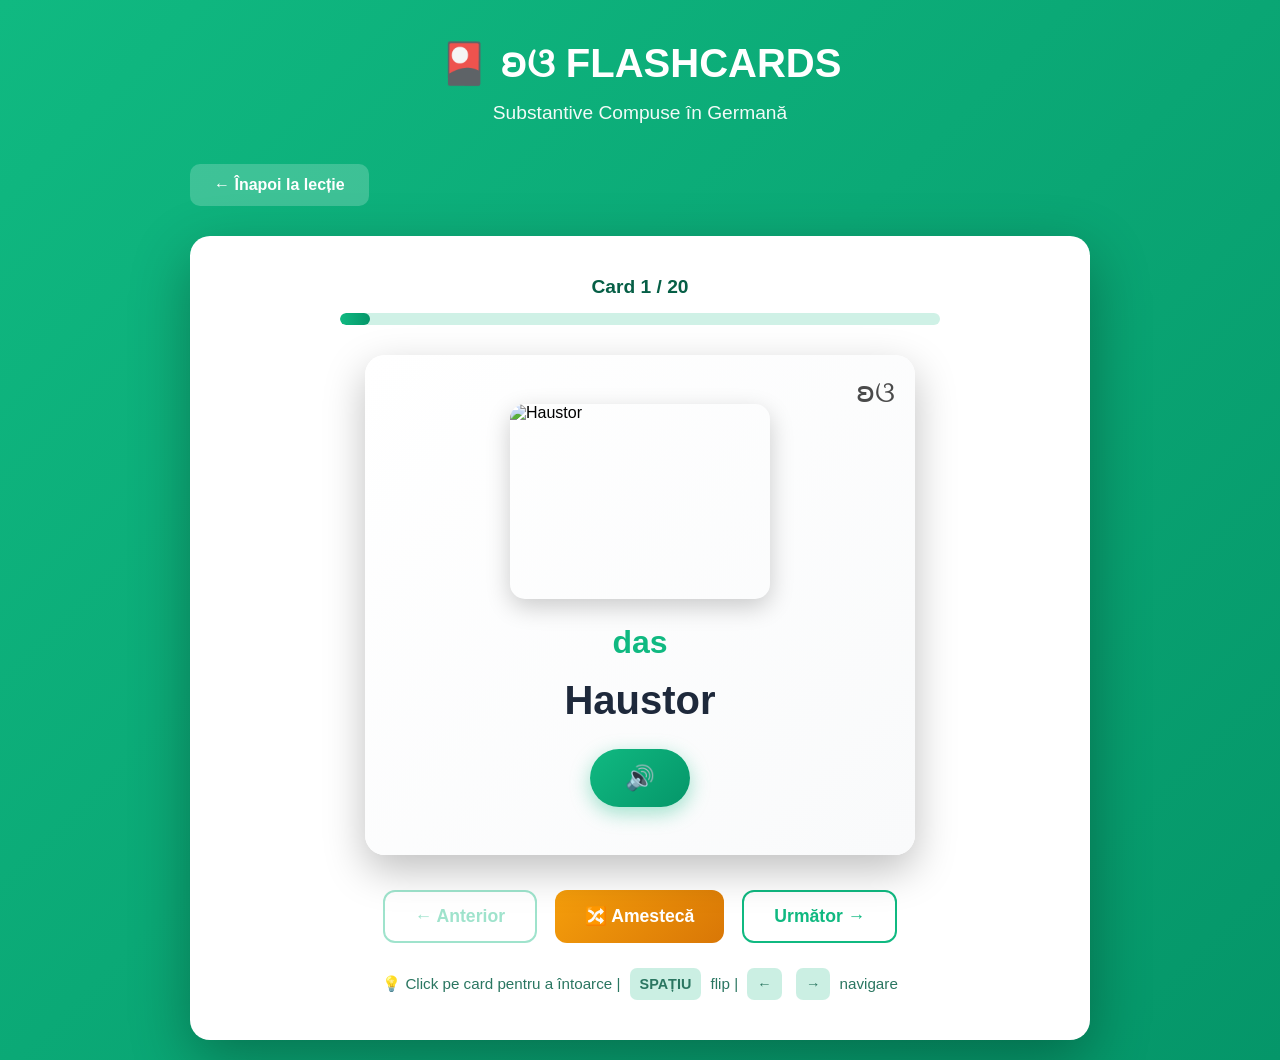
==== flashcards.html @ 741ecc7c "Add files via upload" ====
<!DOCTYPE html>
<html lang="ro">
<head>
    <meta charset="UTF-8">
    <meta name="viewport" content="width=device-width, initial-scale=1.0">
    <meta name="robots" content="noindex, nofollow">
    <title>Flashcards - Substantive Compuse | Claudia Toth</title>
    <style>
        * { margin: 0; padding: 0; box-sizing: border-box; }
        
        body {
            font-family: 'Segoe UI', Tahoma, Geneva, Verdana, sans-serif;
            background: linear-gradient(135deg, #10b981 0%, #059669 100%);
            min-height: 100vh;
            padding: 20px;
        }
        
        .container {
            max-width: 900px;
            margin: 0 auto;
        }
        
        .header {
            text-align: center;
            color: white;
            margin-bottom: 40px;
            padding-top: 20px;
        }
        
        .header h1 {
            font-size: 2.5rem;
            margin-bottom: 15px;
        }
        
        .header p {
            font-size: 1.2rem;
            opacity: 0.95;
        }
        
        .back-btn {
            display: inline-block;
            background: rgba(255,255,255,0.2);
            color: white;
            padding: 12px 24px;
            border-radius: 10px;
            text-decoration: none;
            font-weight: 600;
            margin-bottom: 30px;
            transition: all 0.3s;
        }
        
        .back-btn:hover {
            background: rgba(255,255,255,0.35);
            transform: translateY(-2px);
        }
        
        .flashcards-box {
            background: white;
            border-radius: 20px;
            padding: 40px;
            box-shadow: 0 20px 60px rgba(0,0,0,0.3);
        }
        
        /* Progress */
        .fc-progress {
            text-align: center;
            margin-bottom: 30px;
        }
        
        .fc-progress-text {
            color: #065f46;
            font-weight: bold;
            font-size: 1.2rem;
            margin-bottom: 15px;
        }
        
        .fc-progress-bar {
            background: rgba(16, 185, 129, 0.2);
            height: 12px;
            border-radius: 10px;
            overflow: hidden;
            max-width: 600px;
            margin: 0 auto;
        }
        
        .fc-progress-fill {
            background: linear-gradient(90deg, #10b981 0%, #059669 100%);
            height: 100%;
            width: 0%;
            transition: width 0.4s ease;
            border-radius: 10px;
        }
        
        /* Card wrapper */
        .fc-wrapper {
            perspective: 1200px;
            margin: 0 auto 35px;
            display: flex;
            justify-content: center;
        }
        
        .fc-card {
            position: relative;
            width: 100%;
            max-width: 550px;
            height: 500px;
            transform-style: preserve-3d;
            transition: transform 0.6s cubic-bezier(0.4, 0, 0.2, 1);
            cursor: pointer;
        }
        
        .fc-card.flipped {
            transform: rotateY(180deg);
        }
        
        .fc-face {
            position: absolute;
            width: 100%;
            height: 100%;
            backface-visibility: hidden;
            border-radius: 20px;
            box-shadow: 0 15px 40px rgba(0,0,0,0.25);
            display: flex;
            flex-direction: column;
            justify-content: center;
            align-items: center;
            padding: 40px;
        }
        
        .fc-front {
            background: linear-gradient(135deg, #ffffff 0%, #f9fafb 100%);
        }
        
        .fc-back {
            background: linear-gradient(135deg, #d1fae5 0%, #a7f3d0 100%);
            transform: rotateY(180deg);
        }
        
        .fc-butterfly {
            position: absolute;
            top: 20px;
            right: 20px;
            font-size: 1.8rem;
            opacity: 0.7;
        }
        
        .fc-image {
            width: 260px;
            height: 195px;
            object-fit: cover;
            border-radius: 15px;
            margin-bottom: 25px;
            box-shadow: 0 8px 24px rgba(0,0,0,0.2);
        }
        
        .fc-article {
            font-size: 2rem;
            font-weight: bold;
            margin-bottom: 15px;
        }
        
        .fc-article.der { color: #3b82f6; }
        .fc-article.die { color: #ef4444; }
        .fc-article.das { color: #10b981; }
        
        .fc-word {
            font-size: 2.5rem;
            font-weight: bold;
            margin-bottom: 25px;
            color: #1e293b;
            text-align: center;
            line-height: 1.2;
        }
        
        .fc-speak-btn {
            background: linear-gradient(135deg, #10b981 0%, #059669 100%);
            color: white;
            border: none;
            padding: 15px 35px;
            border-radius: 30px;
            font-size: 1.5rem;
            cursor: pointer;
            transition: all 0.3s;
            box-shadow: 0 6px 20px rgba(16, 185, 129, 0.4);
        }
        
        .fc-speak-btn:hover {
            transform: translateY(-3px);
            box-shadow: 0 9px 28px rgba(16, 185, 129, 0.5);
        }
        
        .fc-back-content {
            width: 100%;
            text-align: center;
        }
        
        .fc-breakdown-title {
            font-size: 1.7rem;
            margin-bottom: 20px;
            color: #065f46;
            font-weight: bold;
        }
        
        .fc-breakdown-parts {
            display: flex;
            justify-content: center;
            gap: 15px;
            flex-wrap: wrap;
            margin-bottom: 25px;
            align-items: center;
        }
        
        .fc-part {
            display: flex;
            align-items: center;
            gap: 10px;
        }
        
        .fc-part-word {
            font-size: 1.2rem;
            color: #374151;
            font-weight: 500;
        }
        
        .fc-part-article {
            font-size: 1rem;
            font-weight: bold;
        }
        
        .fc-part-article.der { color: #3b82f6; }
        .fc-part-article.die { color: #ef4444; }
        .fc-part-article.das { color: #10b981; }
        
        .fc-mini-speak {
            background: #10b981;
            color: white;
            border: none;
            padding: 7px 13px;
            border-radius: 15px;
            cursor: pointer;
            font-size: 0.95rem;
            transition: all 0.2s;
        }
        
        .fc-mini-speak:hover {
            background: #059669;
            transform: scale(1.15);
        }
        
        .fc-translation {
            font-size: 1.7rem;
            color: #1e293b;
            margin: 25px 0;
            font-weight: 600;
        }
        
        .fc-article-info {
            background: rgba(255,255,255,0.8);
            padding: 18px;
            border-radius: 15px;
            margin-top: 18px;
        }
        
        .fc-article-info p {
            font-size: 1.05rem;
            color: #374151;
            margin: 7px 0;
            line-height: 1.6;
        }
        
        /* Controls */
        .fc-controls {
            display: flex;
            justify-content: center;
            gap: 18px;
            flex-wrap: wrap;
            margin-bottom: 25px;
        }
        
        .fc-btn {
            padding: 14px 30px;
            border: none;
            border-radius: 12px;
            font-size: 1.1rem;
            font-weight: 600;
            cursor: pointer;
            transition: all 0.3s;
        }
        
        .fc-btn-nav {
            background: white;
            color: #10b981;
            min-width: 130px;
            border: 2px solid #10b981;
        }
        
        .fc-btn-nav:hover:not(:disabled) {
            background: #10b981;
            color: white;
            transform: translateY(-2px);
            box-shadow: 0 6px 20px rgba(16, 185, 129, 0.35);
        }
        
        .fc-btn-nav:disabled {
            opacity: 0.4;
            cursor: not-allowed;
        }
        
        .fc-btn-shuffle {
            background: linear-gradient(135deg, #f59e0b 0%, #d97706 100%);
            color: white;
        }
        
        .fc-btn-shuffle:hover {
            transform: translateY(-2px);
            box-shadow: 0 6px 20px rgba(245, 158, 11, 0.45);
        }
        
        .fc-hint {
            text-align: center;
            color: #065f46;
            font-size: 0.95rem;
            opacity: 0.85;
            line-height: 1.7;
        }
        
        .fc-shortcut {
            display: inline-block;
            background: rgba(16, 185, 129, 0.25);
            padding: 4px 10px;
            border-radius: 7px;
            font-size: 0.9rem;
            margin: 0 5px;
            font-weight: 600;
        }
        
        @media (max-width: 768px) {
            .header h1 { font-size: 2rem; }
            .fc-card { height: 550px; max-width: 100%; }
            .fc-word { font-size: 2rem; }
            .fc-article { font-size: 1.7rem; }
            .fc-breakdown-title { font-size: 1.4rem; }
            .fc-translation { font-size: 1.5rem; }
            .fc-image { width: 220px; height: 165px; }
            .fc-btn { padding: 12px 24px; font-size: 1rem; }
            .flashcards-box { padding: 25px; }
        }
    </style>
</head>
<body>
    <div class="container">
        <div class="header">
            <h1>🎴 ʚଓ FLASHCARDS</h1>
            <p>Substantive Compuse în Germană</p>
        </div>
        
        <a href="index.html" class="back-btn">← Înapoi la lecție</a>
        
        <div class="flashcards-box">
            
            <div class="fc-progress">
                <div class="fc-progress-text" id="fc-progress-text">Card 1 / 20</div>
                <div class="fc-progress-bar">
                    <div class="fc-progress-fill" id="fc-progress-fill"></div>
                </div>
            </div>
            
            <div class="fc-wrapper">
                <div class="fc-card" id="fc-card" onclick="fcFlip()">
                    <div class="fc-face fc-front">
                        <div class="fc-butterfly">ʚଓ</div>
                        <img id="fc-img" class="fc-image" src="" alt="">
                        <div class="fc-article" id="fc-article"></div>
                        <div class="fc-word" id="fc-word"></div>
                        <button class="fc-speak-btn" onclick="event.stopPropagation(); fcSpeak()">🔊</button>
                    </div>
                    <div class="fc-face fc-back">
                        <div class="fc-butterfly">ʚଓ</div>
                        <div class="fc-back-content">
                            <div class="fc-breakdown-title" id="fc-title"></div>
                            <div class="fc-breakdown-parts" id="fc-parts"></div>
                            <div class="fc-translation" id="fc-trans"></div>
                            <div class="fc-article-info">
                                <p><strong>Articol compus:</strong> <span id="fc-final"></span></p>
                                <p style="font-size: 0.95rem; margin-top: 8px;">
                                    💡 Articolul este determinat de <strong>ultima parte</strong> a cuvântului compus
                                </p>
                            </div>
                        </div>
                    </div>
                </div>
            </div>
            
            <div class="fc-controls">
                <button class="fc-btn fc-btn-nav" id="fc-prev" onclick="fcPrev()">← Anterior</button>
                <button class="fc-btn fc-btn-shuffle" onclick="fcShuffle()">🔀 Amestecă</button>
                <button class="fc-btn fc-btn-nav" id="fc-next" onclick="fcNext()">Următor →</button>
            </div>
            
            <div class="fc-hint">
                💡 Click pe card pentru a întoarce | 
                <span class="fc-shortcut">SPAȚIU</span> flip | 
                <span class="fc-shortcut">←</span> <span class="fc-shortcut">→</span> navigare
            </div>
            
        </div>
    </div>
    
    <script>
const fcData = [
    { article: "das", word: "Haustor", part1: { article: "das", word: "Haus" }, part2: { article: "das", word: "Tor" }, translation: "poarta casei", gender: "neutru", image: "https://images.unsplash.com/photo-1565538810643-b5bdb714032a?w=400&h=300&fit=crop" },
    { article: "die", word: "Fensterbank", part1: { article: "das", word: "Fenster" }, part2: { article: "die", word: "Bank" }, translation: "pervazul de fereastră", gender: "feminin", image: "https://images.unsplash.com/photo-1603794067602-9feaa4f70e0c?w=400&h=300&fit=crop" },
    { article: "das", word: "Türschloss", part1: { article: "die", word: "Tür" }, part2: { article: "das", word: "Schloss" }, translation: "yala ușii", gender: "neutru", image: "https://images.unsplash.com/photo-1582139329536-e7284fece509?w=400&h=300&fit=crop" },
    { article: "der", word: "Schreibtisch", part1: { word: "Schreiben" }, part2: { article: "der", word: "Tisch" }, translation: "biroul", gender: "masculin", image: "https://images.unsplash.com/photo-1518455027359-f3f8164ba6bd?w=400&h=300&fit=crop" },
    { article: "der", word: "Bücherschrank", part1: { article: "das", word: "Buch", plural: "Bücher" }, part2: { article: "der", word: "Schrank" }, translation: "biblioteca", gender: "masculin", image: "https://images.unsplash.com/photo-1507842217343-583bb7270b66?w=400&h=300&fit=crop" },
    { article: "der", word: "Kleiderschrank", part1: { article: "das", word: "Kleid", plural: "Kleider" }, part2: { article: "der", word: "Schrank" }, translation: "șifonierul", gender: "masculin", image: "https://images.unsplash.com/photo-1595428774223-ef52624120d2?w=400&h=300&fit=crop" },
    { article: "der", word: "Nachttisch", part1: { article: "die", word: "Nacht" }, part2: { article: "der", word: "Tisch" }, translation: "noptiera", gender: "masculin", image: "https://images.unsplash.com/photo-1540574163026-643ea20ade25?w=400&h=300&fit=crop" },
    { article: "das", word: "Esszimmer", part1: { word: "Essen" }, part2: { article: "das", word: "Zimmer" }, translation: "sufrageria", gender: "neutru", image: "https://images.unsplash.com/photo-1617806118233-18e1de247200?w=400&h=300&fit=crop" },
    { article: "das", word: "Wohnzimmer", part1: { word: "Wohnen" }, part2: { article: "das", word: "Zimmer" }, translation: "livingul", gender: "neutru", image: "https://images.unsplash.com/photo-1493809842364-78817add7ffb?w=400&h=300&fit=crop" },
    { article: "das", word: "Badezimmer", part1: { word: "Baden" }, part2: { article: "das", word: "Zimmer" }, translation: "baia", gender: "neutru", image: "https://images.unsplash.com/photo-1552321554-5fefe8c9ef14?w=400&h=300&fit=crop" },
    { article: "der", word: "Sonnenaufgang", part1: { article: "die", word: "Sonne" }, part2: { article: "der", word: "Aufgang" }, translation: "răsăritul", gender: "masculin", image: "https://images.unsplash.com/photo-1495567720989-cebdbdd97913?w=400&h=300&fit=crop" },
    { article: "der", word: "Sonnenuntergang", part1: { article: "die", word: "Sonne" }, part2: { article: "der", word: "Untergang" }, translation: "apusul", gender: "masculin", image: "https://images.unsplash.com/photo-1506905925346-21bda4d32df4?w=400&h=300&fit=crop" },
    { article: "der", word: "Regenschirm", part1: { article: "der", word: "Regen" }, part2: { article: "der", word: "Schirm" }, translation: "umbrela", gender: "masculin", image: "https://images.unsplash.com/photo-1558618666-fcd25c85cd64?w=400&h=300&fit=crop" },
    { article: "der", word: "Schneefall", part1: { article: "der", word: "Schnee" }, part2: { article: "der", word: "Fall" }, translation: "ninsoarea", gender: "masculin", image: "https://images.unsplash.com/photo-1478719059408-592965723cbc?w=400&h=300&fit=crop" },
    { article: "die", word: "Wasserflasche", part1: { article: "das", word: "Wasser" }, part2: { article: "die", word: "Flasche" }, translation: "sticla de apă", gender: "feminin", image: "https://images.unsplash.com/photo-1523362628745-0c100150b504?w=400&h=300&fit=crop" },
    { article: "das", word: "Baumhaus", part1: { article: "der", word: "Baum" }, part2: { article: "das", word: "Haus" }, translation: "căsuța din copac", gender: "neutru", image: "https://images.unsplash.com/photo-1618172193622-ae2d025f4032?w=400&h=300&fit=crop" },
    { article: "der", word: "Blumentopf", part1: { article: "die", word: "Blume" }, part2: { article: "der", word: "Topf" }, translation: "ghiveciul", gender: "masculin", image: "https://images.unsplash.com/photo-1485955900006-10f4d324d411?w=400&h=300&fit=crop" },
    { article: "das", word: "Gartentor", part1: { article: "der", word: "Garten" }, part2: { article: "das", word: "Tor" }, translation: "poarta grădinii", gender: "neutru", image: "https://images.unsplash.com/photo-1585320806297-9794b3e4eeae?w=400&h=300&fit=crop" },
    { article: "die", word: "Handtasche", part1: { article: "die", word: "Hand" }, part2: { article: "die", word: "Tasche" }, translation: "poșeta", gender: "feminin", image: "https://images.unsplash.com/photo-1548036328-c9fa89d128fa?w=400&h=300&fit=crop" },
    { article: "der", word: "Blumenlehrer", part1: { article: "die", word: "Blume" }, part2: { article: "der", word: "Lehrer" }, translation: "profesorul de floricultură", gender: "masculin", image: "https://images.unsplash.com/photo-1544776193-352d25ca82cd?w=400&h=300&fit=crop" }
];

let fcIdx = 0, fcFlipped = false, fcOrder = [...Array(fcData.length).keys()];

function fcUpdate() {
    const c = fcData[fcOrder[fcIdx]];
    const card = document.getElementById('fc-card');
    if (fcFlipped) { card.classList.remove('flipped'); fcFlipped = false; }
    
    document.getElementById('fc-img').src = c.image;
    document.getElementById('fc-img').alt = c.word;
    document.getElementById('fc-article').textContent = c.article;
    document.getElementById('fc-article').className = 'fc-article ' + c.article;
    document.getElementById('fc-word').textContent = c.word;
    document.getElementById('fc-title').textContent = c.article + ' ' + c.word;
    
    const parts = document.getElementById('fc-parts');
    parts.innerHTML = '';
    
    const p1 = document.createElement('div');
    p1.className = 'fc-part';
    if (c.part1.article) {
        const a1 = document.createElement('span');
        a1.className = 'fc-part-article ' + c.part1.article;
        a1.textContent = c.part1.article;
        p1.appendChild(a1);
    }
    const w1 = document.createElement('span');
    w1.className = 'fc-part-word';
    w1.textContent = c.part1.plural || c.part1.word;
    p1.appendChild(w1);
    const s1 = document.createElement('button');
    s1.className = 'fc-mini-speak';
    s1.textContent = '🔊';
    s1.onclick = (e) => { e.stopPropagation(); fcSpeakPart(c.part1.word); };
    p1.appendChild(s1);
    
    const plus = document.createElement('span');
    plus.style.fontSize = '1.4rem';
    plus.style.color = '#6b7280';
    plus.textContent = '+';
    
    const p2 = document.createElement('div');
    p2.className = 'fc-part';
    if (c.part2.article) {
        const a2 = document.createElement('span');
        a2.className = 'fc-part-article ' + c.part2.article;
        a2.textContent = c.part2.article;
        p2.appendChild(a2);
    }
    const w2 = document.createElement('span');
    w2.className = 'fc-part-word';
    w2.textContent = c.part2.word;
    p2.appendChild(w2);
    const s2 = document.createElement('button');
    s2.className = 'fc-mini-speak';
    s2.textContent = '🔊';
    s2.onclick = (e) => { e.stopPropagation(); fcSpeakPart(c.part2.word); };
    p2.appendChild(s2);
    
    parts.appendChild(p1);
    parts.appendChild(plus);
    parts.appendChild(p2);
    
    document.getElementById('fc-trans').textContent = '= ' + c.translation;
    document.getElementById('fc-final').innerHTML = '<span class="' + c.article + '" style="font-weight: bold;">' + c.article + ' (' + c.gender + ')</span>';
    
    document.getElementById('fc-progress-text').textContent = 'Card ' + (fcIdx + 1) + ' / ' + fcData.length;
    document.getElementById('fc-progress-fill').style.width = ((fcIdx + 1) / fcData.length * 100) + '%';
    
    document.getElementById('fc-prev').disabled = fcIdx === 0;
    document.getElementById('fc-next').disabled = fcIdx === fcData.length - 1;
}

function fcFlip() { document.getElementById('fc-card').classList.toggle('flipped'); fcFlipped = !fcFlipped; }
function fcNext() { if (fcIdx < fcData.length - 1) { fcIdx++; fcUpdate(); } }
function fcPrev() { if (fcIdx > 0) { fcIdx--; fcUpdate(); } }
function fcShuffle() { for (let i = fcOrder.length - 1; i > 0; i--) { const j = Math.floor(Math.random() * (i + 1)); [fcOrder[i], fcOrder[j]] = [fcOrder[j], fcOrder[i]]; } fcIdx = 0; fcUpdate(); }
function fcSpeak() { const c = fcData[fcOrder[fcIdx]]; fcSpeakPart(c.article + ' ' + c.word); }
function fcSpeakPart(text) { if ('speechSynthesis' in window) { speechSynthesis.cancel(); const u = new SpeechSynthesisUtterance(text); u.lang = 'de-DE'; u.rate = 0.85; const voices = speechSynthesis.getVoices(); const gv = voices.find(v => v.lang.startsWith('de')); if (gv) u.voice = gv; speechSynthesis.speak(u); } }

document.addEventListener('keydown', (e) => {
    if (e.code === 'Space') { e.preventDefault(); fcFlip(); }
    else if (e.code === 'ArrowLeft') { e.preventDefault(); fcPrev(); }
    else if (e.code === 'ArrowRight') { e.preventDefault(); fcNext(); }
});

if ('speechSynthesis' in window) speechSynthesis.onvoiceschanged = () => speechSynthesis.getVoices();

fcUpdate();
    </script>
</body>
</html>
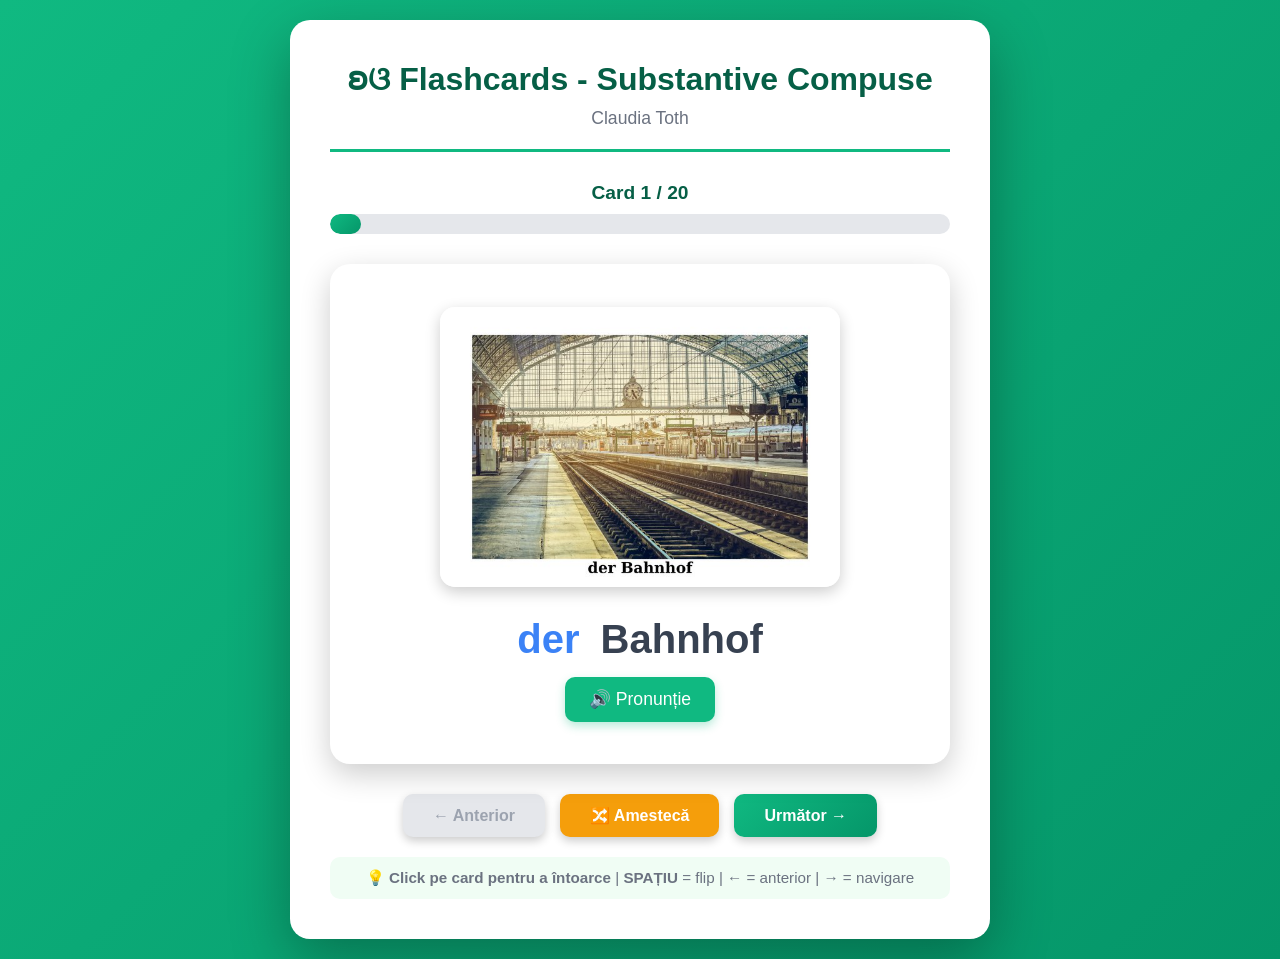
==== commit fdda1440: "flashcards.html" ====
--- a/flashcards.html
+++ b/flashcards.html
@@ -2,522 +2,753 @@
 <html lang="ro">
 <head>
     <meta charset="UTF-8">
+    <meta name="robots" content="noindex, nofollow">
     <meta name="viewport" content="width=device-width, initial-scale=1.0">
-    <meta name="robots" content="noindex, nofollow">
-    <title>Flashcards - Substantive Compuse | Claudia Toth</title>
+    <title>Flashcards - Substantive Compuse - Germană</title>
     <style>
-        * { margin: 0; padding: 0; box-sizing: border-box; }
-        
+        * {
+            margin: 0;
+            padding: 0;
+            box-sizing: border-box;
+        }
+
         body {
             font-family: 'Segoe UI', Tahoma, Geneva, Verdana, sans-serif;
             background: linear-gradient(135deg, #10b981 0%, #059669 100%);
             min-height: 100vh;
             padding: 20px;
-        }
-        
+            display: flex;
+            justify-content: center;
+            align-items: center;
+        }
+
         .container {
-            max-width: 900px;
-            margin: 0 auto;
-        }
-        
+            width: 100%;
+            max-width: 700px;
+            background: white;
+            border-radius: 20px;
+            box-shadow: 0 20px 60px rgba(0,0,0,0.3);
+            padding: 40px;
+        }
+
         .header {
             text-align: center;
-            color: white;
-            margin-bottom: 40px;
-            padding-top: 20px;
-        }
-        
+            margin-bottom: 30px;
+            padding-bottom: 20px;
+            border-bottom: 3px solid #10b981;
+        }
+
         .header h1 {
-            font-size: 2.5rem;
-            margin-bottom: 15px;
-        }
-        
+            color: #065f46;
+            font-size: 2rem;
+            margin-bottom: 10px;
+        }
+
         .header p {
-            font-size: 1.2rem;
-            opacity: 0.95;
-        }
-        
-        .back-btn {
-            display: inline-block;
-            background: rgba(255,255,255,0.2);
-            color: white;
-            padding: 12px 24px;
-            border-radius: 10px;
-            text-decoration: none;
-            font-weight: 600;
+            color: #6b7280;
+            font-size: 1.1rem;
+        }
+
+        /* Progress Bar */
+        .progress-container {
             margin-bottom: 30px;
-            transition: all 0.3s;
-        }
-        
-        .back-btn:hover {
-            background: rgba(255,255,255,0.35);
-            transform: translateY(-2px);
-        }
-        
-        .flashcards-box {
-            background: white;
-            border-radius: 20px;
-            padding: 40px;
-            box-shadow: 0 20px 60px rgba(0,0,0,0.3);
-        }
-        
-        /* Progress */
-        .fc-progress {
+        }
+
+        .progress-text {
             text-align: center;
-            margin-bottom: 30px;
-        }
-        
-        .fc-progress-text {
             color: #065f46;
             font-weight: bold;
             font-size: 1.2rem;
-            margin-bottom: 15px;
-        }
-        
-        .fc-progress-bar {
-            background: rgba(16, 185, 129, 0.2);
-            height: 12px;
+            margin-bottom: 10px;
+        }
+
+        .progress-bar {
+            width: 100%;
+            height: 20px;
+            background: #e5e7eb;
             border-radius: 10px;
             overflow: hidden;
-            max-width: 600px;
-            margin: 0 auto;
-        }
-        
-        .fc-progress-fill {
-            background: linear-gradient(90deg, #10b981 0%, #059669 100%);
+        }
+
+        .progress-fill {
             height: 100%;
-            width: 0%;
-            transition: width 0.4s ease;
+            background: linear-gradient(135deg, #10b981 0%, #059669 100%);
+            transition: width 0.3s ease;
             border-radius: 10px;
         }
-        
-        /* Card wrapper */
-        .fc-wrapper {
-            perspective: 1200px;
-            margin: 0 auto 35px;
-            display: flex;
-            justify-content: center;
-        }
-        
-        .fc-card {
+
+        /* Flashcard */
+        .flashcard-container {
+            perspective: 1000px;
+            margin-bottom: 30px;
+        }
+
+        .flashcard {
             position: relative;
             width: 100%;
-            max-width: 550px;
             height: 500px;
+            cursor: pointer;
             transform-style: preserve-3d;
-            transition: transform 0.6s cubic-bezier(0.4, 0, 0.2, 1);
-            cursor: pointer;
-        }
-        
-        .fc-card.flipped {
+            transition: transform 0.6s;
+        }
+
+        .flashcard.flipped {
             transform: rotateY(180deg);
         }
-        
-        .fc-face {
+
+        .card-face {
             position: absolute;
             width: 100%;
             height: 100%;
             backface-visibility: hidden;
             border-radius: 20px;
-            box-shadow: 0 15px 40px rgba(0,0,0,0.25);
+            box-shadow: 0 10px 30px rgba(0,0,0,0.2);
             display: flex;
             flex-direction: column;
             justify-content: center;
             align-items: center;
-            padding: 40px;
-        }
-        
-        .fc-front {
-            background: linear-gradient(135deg, #ffffff 0%, #f9fafb 100%);
-        }
-        
-        .fc-back {
+            padding: 30px;
+        }
+
+        .card-front {
+            background: white;
+        }
+
+        .card-back {
             background: linear-gradient(135deg, #d1fae5 0%, #a7f3d0 100%);
             transform: rotateY(180deg);
         }
-        
-        .fc-butterfly {
-            position: absolute;
-            top: 20px;
-            right: 20px;
-            font-size: 1.8rem;
-            opacity: 0.7;
-        }
-        
-        .fc-image {
-            width: 260px;
-            height: 195px;
+
+        /* Card Content */
+        .card-image {
+            width: 100%;
+            max-width: 400px;
+            height: 280px;
             object-fit: cover;
             border-radius: 15px;
-            margin-bottom: 25px;
-            box-shadow: 0 8px 24px rgba(0,0,0,0.2);
-        }
-        
-        .fc-article {
-            font-size: 2rem;
-            font-weight: bold;
-            margin-bottom: 15px;
-        }
-        
-        .fc-article.der { color: #3b82f6; }
-        .fc-article.die { color: #ef4444; }
-        .fc-article.das { color: #10b981; }
-        
-        .fc-word {
+            margin-bottom: 20px;
+            box-shadow: 0 5px 15px rgba(0,0,0,0.2);
+        }
+
+        .card-word {
             font-size: 2.5rem;
             font-weight: bold;
-            margin-bottom: 25px;
-            color: #1e293b;
+            color: #374151;
             text-align: center;
-            line-height: 1.2;
-        }
-        
-        .fc-speak-btn {
-            background: linear-gradient(135deg, #10b981 0%, #059669 100%);
-            color: white;
-            border: none;
-            padding: 15px 35px;
-            border-radius: 30px;
-            font-size: 1.5rem;
-            cursor: pointer;
-            transition: all 0.3s;
-            box-shadow: 0 6px 20px rgba(16, 185, 129, 0.4);
-        }
-        
-        .fc-speak-btn:hover {
-            transform: translateY(-3px);
-            box-shadow: 0 9px 28px rgba(16, 185, 129, 0.5);
-        }
-        
-        .fc-back-content {
-            width: 100%;
-            text-align: center;
-        }
-        
-        .fc-breakdown-title {
-            font-size: 1.7rem;
-            margin-bottom: 20px;
-            color: #065f46;
+            margin-top: 10px;
+        }
+
+        .article {
             font-weight: bold;
-        }
-        
-        .fc-breakdown-parts {
-            display: flex;
-            justify-content: center;
-            gap: 15px;
-            flex-wrap: wrap;
-            margin-bottom: 25px;
-            align-items: center;
-        }
-        
-        .fc-part {
-            display: flex;
-            align-items: center;
-            gap: 10px;
-        }
-        
-        .fc-part-word {
-            font-size: 1.2rem;
-            color: #374151;
-            font-weight: 500;
-        }
-        
-        .fc-part-article {
-            font-size: 1rem;
-            font-weight: bold;
-        }
-        
-        .fc-part-article.der { color: #3b82f6; }
-        .fc-part-article.die { color: #ef4444; }
-        .fc-part-article.das { color: #10b981; }
-        
-        .fc-mini-speak {
+            margin-right: 10px;
+        }
+
+        .article.der {
+            color: #3b82f6; /* Albastru */
+        }
+
+        .article.die {
+            color: #ef4444; /* Roșu */
+        }
+
+        .article.das {
+            color: #10b981; /* Verde */
+        }
+
+        /* Audio Button */
+        .audio-btn {
             background: #10b981;
             color: white;
             border: none;
-            padding: 7px 13px;
-            border-radius: 15px;
+            padding: 12px 24px;
+            border-radius: 10px;
+            font-size: 1.1rem;
             cursor: pointer;
+            margin-top: 15px;
+            transition: all 0.3s;
+            box-shadow: 0 4px 10px rgba(16, 185, 129, 0.3);
+        }
+
+        .audio-btn:hover {
+            background: #059669;
+            transform: translateY(-2px);
+            box-shadow: 0 6px 15px rgba(16, 185, 129, 0.4);
+        }
+
+        /* Back of Card */
+        .card-decomposition {
+            font-size: 1.8rem;
+            color: #065f46;
+            font-weight: bold;
+            text-align: center;
+            margin-bottom: 20px;
+        }
+
+        .parts-container {
+            display: flex;
+            align-items: center;
+            justify-content: center;
+            gap: 15px;
+            margin-bottom: 20px;
+            flex-wrap: wrap;
+        }
+
+        .part-box {
+            display: flex;
+            align-items: center;
+            gap: 8px;
+            background: white;
+            padding: 10px 20px;
+            border-radius: 10px;
+            box-shadow: 0 3px 10px rgba(0,0,0,0.1);
+        }
+
+        .plus-sign {
+            font-size: 2rem;
+            color: #6b7280;
+            font-weight: bold;
+        }
+
+        .translation-box {
+            background: white;
+            padding: 15px 30px;
+            border-radius: 10px;
+            margin-top: 20px;
+            box-shadow: 0 3px 10px rgba(0,0,0,0.1);
+        }
+
+        .translation-text {
+            font-size: 1.5rem;
+            color: #374151;
+            text-align: center;
+        }
+
+        .equals-sign {
+            font-size: 2rem;
+            color: #374151;
+            font-weight: bold;
+        }
+
+        .rule-box {
+            background: white;
+            padding: 15px;
+            border-radius: 10px;
+            margin-top: 20px;
+            border-left: 4px solid #10b981;
+        }
+
+        .rule-text {
+            color: #6b7280;
             font-size: 0.95rem;
-            transition: all 0.2s;
-        }
-        
-        .fc-mini-speak:hover {
-            background: #059669;
-            transform: scale(1.15);
-        }
-        
-        .fc-translation {
-            font-size: 1.7rem;
-            color: #1e293b;
-            margin: 25px 0;
-            font-weight: 600;
-        }
-        
-        .fc-article-info {
-            background: rgba(255,255,255,0.8);
-            padding: 18px;
-            border-radius: 15px;
-            margin-top: 18px;
-        }
-        
-        .fc-article-info p {
-            font-size: 1.05rem;
-            color: #374151;
-            margin: 7px 0;
-            line-height: 1.6;
-        }
-        
-        /* Controls */
-        .fc-controls {
+            text-align: left;
+        }
+
+        /* Navigation Buttons */
+        .nav-buttons {
             display: flex;
+            gap: 15px;
             justify-content: center;
-            gap: 18px;
-            flex-wrap: wrap;
-            margin-bottom: 25px;
-        }
-        
-        .fc-btn {
-            padding: 14px 30px;
+            margin-bottom: 20px;
+        }
+
+        .nav-btn {
+            padding: 12px 30px;
             border: none;
-            border-radius: 12px;
-            font-size: 1.1rem;
+            border-radius: 10px;
+            font-size: 1rem;
             font-weight: 600;
             cursor: pointer;
             transition: all 0.3s;
-        }
-        
-        .fc-btn-nav {
-            background: white;
-            color: #10b981;
-            min-width: 130px;
-            border: 2px solid #10b981;
-        }
-        
-        .fc-btn-nav:hover:not(:disabled) {
-            background: #10b981;
+            box-shadow: 0 4px 10px rgba(0,0,0,0.2);
+        }
+
+        .btn-prev, .btn-next {
+            background: linear-gradient(135deg, #10b981 0%, #059669 100%);
             color: white;
+        }
+
+        .btn-prev:hover, .btn-next:hover {
             transform: translateY(-2px);
-            box-shadow: 0 6px 20px rgba(16, 185, 129, 0.35);
-        }
-        
-        .fc-btn-nav:disabled {
-            opacity: 0.4;
+            box-shadow: 0 6px 15px rgba(16, 185, 129, 0.4);
+        }
+
+        .btn-shuffle {
+            background: #f59e0b;
+            color: white;
+        }
+
+        .btn-shuffle:hover {
+            background: #d97706;
+            transform: translateY(-2px);
+            box-shadow: 0 6px 15px rgba(245, 158, 11, 0.4);
+        }
+
+        .btn-prev:disabled, .btn-next:disabled {
+            background: #e5e7eb;
+            color: #9ca3af;
             cursor: not-allowed;
-        }
-        
-        .fc-btn-shuffle {
-            background: linear-gradient(135deg, #f59e0b 0%, #d97706 100%);
-            color: white;
-        }
-        
-        .fc-btn-shuffle:hover {
-            transform: translateY(-2px);
-            box-shadow: 0 6px 20px rgba(245, 158, 11, 0.45);
-        }
-        
-        .fc-hint {
+            transform: none;
+        }
+
+        /* Instruction */
+        .instruction {
             text-align: center;
-            color: #065f46;
+            color: #6b7280;
             font-size: 0.95rem;
-            opacity: 0.85;
-            line-height: 1.7;
-        }
-        
-        .fc-shortcut {
-            display: inline-block;
-            background: rgba(16, 185, 129, 0.25);
-            padding: 4px 10px;
-            border-radius: 7px;
-            font-size: 0.9rem;
-            margin: 0 5px;
-            font-weight: 600;
-        }
-        
+            margin-top: 20px;
+            padding: 12px;
+            background: #f0fdf4;
+            border-radius: 10px;
+        }
+
+        /* Responsive */
         @media (max-width: 768px) {
-            .header h1 { font-size: 2rem; }
-            .fc-card { height: 550px; max-width: 100%; }
-            .fc-word { font-size: 2rem; }
-            .fc-article { font-size: 1.7rem; }
-            .fc-breakdown-title { font-size: 1.4rem; }
-            .fc-translation { font-size: 1.5rem; }
-            .fc-image { width: 220px; height: 165px; }
-            .fc-btn { padding: 12px 24px; font-size: 1rem; }
-            .flashcards-box { padding: 25px; }
+            .container {
+                padding: 20px;
+            }
+
+            .flashcard {
+                height: 550px;
+            }
+
+            .card-word {
+                font-size: 2rem;
+            }
+
+            .card-decomposition {
+                font-size: 1.5rem;
+            }
+
+            .nav-buttons {
+                flex-direction: column;
+            }
+
+            .nav-btn {
+                width: 100%;
+            }
         }
     </style>
 </head>
+
 <body>
     <div class="container">
         <div class="header">
-            <h1>🎴 ʚଓ FLASHCARDS</h1>
-            <p>Substantive Compuse în Germană</p>
+            <h1>ʚଓ Flashcards - Substantive Compuse</h1>
+            <p>Claudia Toth</p>
         </div>
-        
-        <a href="index.html" class="back-btn">← Înapoi la lecție</a>
-        
-        <div class="flashcards-box">
-            
-            <div class="fc-progress">
-                <div class="fc-progress-text" id="fc-progress-text">Card 1 / 20</div>
-                <div class="fc-progress-bar">
-                    <div class="fc-progress-fill" id="fc-progress-fill"></div>
+
+        <!-- Progress Bar -->
+        <div class="progress-container">
+            <div class="progress-text">
+                Card <span id="currentCard">1</span> / <span id="totalCards">20</span>
+            </div>
+            <div class="progress-bar">
+                <div class="progress-fill" id="progressFill"></div>
+            </div>
+        </div>
+
+        <!-- Flashcard -->
+        <div class="flashcard-container">
+            <div class="flashcard" id="flashcard" onclick="flipCard()">
+                <!-- Front Face -->
+                <div class="card-face card-front" id="cardFront">
+                    <img src="" alt="" class="card-image" id="cardImage">
+                    <div class="card-word" id="cardWord"></div>
+                    <button class="audio-btn" onclick="playAudio(event)">🔊 Pronunție</button>
                 </div>
-            </div>
-            
-            <div class="fc-wrapper">
-                <div class="fc-card" id="fc-card" onclick="fcFlip()">
-                    <div class="fc-face fc-front">
-                        <div class="fc-butterfly">ʚଓ</div>
-                        <img id="fc-img" class="fc-image" src="" alt="">
-                        <div class="fc-article" id="fc-article"></div>
-                        <div class="fc-word" id="fc-word"></div>
-                        <button class="fc-speak-btn" onclick="event.stopPropagation(); fcSpeak()">🔊</button>
+
+                <!-- Back Face -->
+                <div class="card-face card-back" id="cardBack">
+                    <div class="card-decomposition" id="cardDecomposition"></div>
+                    <div class="parts-container" id="partsContainer"></div>
+                    <div class="translation-box">
+                        <span class="equals-sign">=</span>
+                        <span class="translation-text" id="cardTranslation"></span>
                     </div>
-                    <div class="fc-face fc-back">
-                        <div class="fc-butterfly">ʚଓ</div>
-                        <div class="fc-back-content">
-                            <div class="fc-breakdown-title" id="fc-title"></div>
-                            <div class="fc-breakdown-parts" id="fc-parts"></div>
-                            <div class="fc-translation" id="fc-trans"></div>
-                            <div class="fc-article-info">
-                                <p><strong>Articol compus:</strong> <span id="fc-final"></span></p>
-                                <p style="font-size: 0.95rem; margin-top: 8px;">
-                                    💡 Articolul este determinat de <strong>ultima parte</strong> a cuvântului compus
-                                </p>
-                            </div>
-                        </div>
+                    <div class="rule-box">
+                        <p class="rule-text">💡 <strong>Regula:</strong> Articolul este determinat de <strong>ultima parte</strong> a cuvântului compus.</p>
                     </div>
                 </div>
             </div>
-            
-            <div class="fc-controls">
-                <button class="fc-btn fc-btn-nav" id="fc-prev" onclick="fcPrev()">← Anterior</button>
-                <button class="fc-btn fc-btn-shuffle" onclick="fcShuffle()">🔀 Amestecă</button>
-                <button class="fc-btn fc-btn-nav" id="fc-next" onclick="fcNext()">Următor →</button>
-            </div>
-            
-            <div class="fc-hint">
-                💡 Click pe card pentru a întoarce | 
-                <span class="fc-shortcut">SPAȚIU</span> flip | 
-                <span class="fc-shortcut">←</span> <span class="fc-shortcut">→</span> navigare
-            </div>
-            
+        </div>
+
+        <!-- Navigation Buttons -->
+        <div class="nav-buttons">
+            <button class="nav-btn btn-prev" id="btnPrev" onclick="prevCard()">← Anterior</button>
+            <button class="nav-btn btn-shuffle" onclick="shuffleCards()">🔀 Amestecă</button>
+            <button class="nav-btn btn-next" id="btnNext" onclick="nextCard()">Următor →</button>
+        </div>
+
+        <!-- Instruction -->
+        <div class="instruction">
+            💡 <strong>Click pe card pentru a întoarce</strong> | <strong>SPAȚIU</strong> = flip | <strong>←</strong> = anterior | <strong>→</strong> = navigare
         </div>
     </div>
-    
+
     <script>
-const fcData = [
-    { article: "das", word: "Haustor", part1: { article: "das", word: "Haus" }, part2: { article: "das", word: "Tor" }, translation: "poarta casei", gender: "neutru", image: "https://images.unsplash.com/photo-1565538810643-b5bdb714032a?w=400&h=300&fit=crop" },
-    { article: "die", word: "Fensterbank", part1: { article: "das", word: "Fenster" }, part2: { article: "die", word: "Bank" }, translation: "pervazul de fereastră", gender: "feminin", image: "https://images.unsplash.com/photo-1603794067602-9feaa4f70e0c?w=400&h=300&fit=crop" },
-    { article: "das", word: "Türschloss", part1: { article: "die", word: "Tür" }, part2: { article: "das", word: "Schloss" }, translation: "yala ușii", gender: "neutru", image: "https://images.unsplash.com/photo-1582139329536-e7284fece509?w=400&h=300&fit=crop" },
-    { article: "der", word: "Schreibtisch", part1: { word: "Schreiben" }, part2: { article: "der", word: "Tisch" }, translation: "biroul", gender: "masculin", image: "https://images.unsplash.com/photo-1518455027359-f3f8164ba6bd?w=400&h=300&fit=crop" },
-    { article: "der", word: "Bücherschrank", part1: { article: "das", word: "Buch", plural: "Bücher" }, part2: { article: "der", word: "Schrank" }, translation: "biblioteca", gender: "masculin", image: "https://images.unsplash.com/photo-1507842217343-583bb7270b66?w=400&h=300&fit=crop" },
-    { article: "der", word: "Kleiderschrank", part1: { article: "das", word: "Kleid", plural: "Kleider" }, part2: { article: "der", word: "Schrank" }, translation: "șifonierul", gender: "masculin", image: "https://images.unsplash.com/photo-1595428774223-ef52624120d2?w=400&h=300&fit=crop" },
-    { article: "der", word: "Nachttisch", part1: { article: "die", word: "Nacht" }, part2: { article: "der", word: "Tisch" }, translation: "noptiera", gender: "masculin", image: "https://images.unsplash.com/photo-1540574163026-643ea20ade25?w=400&h=300&fit=crop" },
-    { article: "das", word: "Esszimmer", part1: { word: "Essen" }, part2: { article: "das", word: "Zimmer" }, translation: "sufrageria", gender: "neutru", image: "https://images.unsplash.com/photo-1617806118233-18e1de247200?w=400&h=300&fit=crop" },
-    { article: "das", word: "Wohnzimmer", part1: { word: "Wohnen" }, part2: { article: "das", word: "Zimmer" }, translation: "livingul", gender: "neutru", image: "https://images.unsplash.com/photo-1493809842364-78817add7ffb?w=400&h=300&fit=crop" },
-    { article: "das", word: "Badezimmer", part1: { word: "Baden" }, part2: { article: "das", word: "Zimmer" }, translation: "baia", gender: "neutru", image: "https://images.unsplash.com/photo-1552321554-5fefe8c9ef14?w=400&h=300&fit=crop" },
-    { article: "der", word: "Sonnenaufgang", part1: { article: "die", word: "Sonne" }, part2: { article: "der", word: "Aufgang" }, translation: "răsăritul", gender: "masculin", image: "https://images.unsplash.com/photo-1495567720989-cebdbdd97913?w=400&h=300&fit=crop" },
-    { article: "der", word: "Sonnenuntergang", part1: { article: "die", word: "Sonne" }, part2: { article: "der", word: "Untergang" }, translation: "apusul", gender: "masculin", image: "https://images.unsplash.com/photo-1506905925346-21bda4d32df4?w=400&h=300&fit=crop" },
-    { article: "der", word: "Regenschirm", part1: { article: "der", word: "Regen" }, part2: { article: "der", word: "Schirm" }, translation: "umbrela", gender: "masculin", image: "https://images.unsplash.com/photo-1558618666-fcd25c85cd64?w=400&h=300&fit=crop" },
-    { article: "der", word: "Schneefall", part1: { article: "der", word: "Schnee" }, part2: { article: "der", word: "Fall" }, translation: "ninsoarea", gender: "masculin", image: "https://images.unsplash.com/photo-1478719059408-592965723cbc?w=400&h=300&fit=crop" },
-    { article: "die", word: "Wasserflasche", part1: { article: "das", word: "Wasser" }, part2: { article: "die", word: "Flasche" }, translation: "sticla de apă", gender: "feminin", image: "https://images.unsplash.com/photo-1523362628745-0c100150b504?w=400&h=300&fit=crop" },
-    { article: "das", word: "Baumhaus", part1: { article: "der", word: "Baum" }, part2: { article: "das", word: "Haus" }, translation: "căsuța din copac", gender: "neutru", image: "https://images.unsplash.com/photo-1618172193622-ae2d025f4032?w=400&h=300&fit=crop" },
-    { article: "der", word: "Blumentopf", part1: { article: "die", word: "Blume" }, part2: { article: "der", word: "Topf" }, translation: "ghiveciul", gender: "masculin", image: "https://images.unsplash.com/photo-1485955900006-10f4d324d411?w=400&h=300&fit=crop" },
-    { article: "das", word: "Gartentor", part1: { article: "der", word: "Garten" }, part2: { article: "das", word: "Tor" }, translation: "poarta grădinii", gender: "neutru", image: "https://images.unsplash.com/photo-1585320806297-9794b3e4eeae?w=400&h=300&fit=crop" },
-    { article: "die", word: "Handtasche", part1: { article: "die", word: "Hand" }, part2: { article: "die", word: "Tasche" }, translation: "poșeta", gender: "feminin", image: "https://images.unsplash.com/photo-1548036328-c9fa89d128fa?w=400&h=300&fit=crop" },
-    { article: "der", word: "Blumenlehrer", part1: { article: "die", word: "Blume" }, part2: { article: "der", word: "Lehrer" }, translation: "profesorul de floricultură", gender: "masculin", image: "https://images.unsplash.com/photo-1544776193-352d25ca82cd?w=400&h=300&fit=crop" }
+
+        // Flashcards Data
+        const flashcardsData = [
+        {
+                "id": 1,
+                "word": "Bahnhof",
+                "article": "der",
+                "part1": "Bahn",
+                "part1_article": "die",
+                "part2": "Hof",
+                "part2_article": "der",
+                "translation": "gară"
+        },
+        {
+                "id": 2,
+                "word": "Briefkasten",
+                "article": "der",
+                "part1": "Brief",
+                "part1_article": "der",
+                "part2": "Kasten",
+                "part2_article": "der",
+                "translation": "cutie poștală"
+        },
+        {
+                "id": 3,
+                "word": "Baumhaus",
+                "article": "das",
+                "part1": "Baum",
+                "part1_article": "der",
+                "part2": "Haus",
+                "part2_article": "das",
+                "translation": "casă în copac"
+        },
+        {
+                "id": 4,
+                "word": "Blumentopf",
+                "article": "der",
+                "part1": "Blume",
+                "part1_article": "die",
+                "part2": "Topf",
+                "part2_article": "der",
+                "translation": "ghiveci de flori"
+        },
+        {
+                "id": 5,
+                "word": "Apfelsaft",
+                "article": "der",
+                "part1": "Apfel",
+                "part1_article": "der",
+                "part2": "Saft",
+                "part2_article": "der",
+                "translation": "suc de mere"
+        },
+        {
+                "id": 6,
+                "word": "Nachttisch",
+                "article": "der",
+                "part1": "Nacht",
+                "part1_article": "die",
+                "part2": "Tisch",
+                "part2_article": "der",
+                "translation": "noptieră"
+        },
+        {
+                "id": 7,
+                "word": "Baumrinde",
+                "article": "die",
+                "part1": "Baum",
+                "part1_article": "der",
+                "part2": "Rinde",
+                "part2_article": "die",
+                "translation": "scoarța copacului"
+        },
+        {
+                "id": 8,
+                "word": "Bücherschrank",
+                "article": "der",
+                "part1": "Buch",
+                "part1_article": "das",
+                "part2": "Schrank",
+                "part2_article": "der",
+                "translation": "bibliotecă"
+        },
+        {
+                "id": 9,
+                "word": "Türschloss",
+                "article": "das",
+                "part1": "Tür",
+                "part1_article": "die",
+                "part2": "Schloss",
+                "part2_article": "das",
+                "translation": "broască de ușă"
+        },
+        {
+                "id": 10,
+                "word": "Gartenschloss",
+                "article": "das",
+                "part1": "Garten",
+                "part1_article": "der",
+                "part2": "Schloss",
+                "part2_article": "das",
+                "translation": "castel din grădină"
+        },
+        {
+                "id": 11,
+                "word": "Fahrradweg",
+                "article": "der",
+                "part1": "Fahrrad",
+                "part1_article": "das",
+                "part2": "Weg",
+                "part2_article": "der",
+                "translation": "pistă de biciclete"
+        },
+        {
+                "id": 12,
+                "word": "Sonnenschein",
+                "article": "der",
+                "part1": "Sonne",
+                "part1_article": "die",
+                "part2": "Schein",
+                "part2_article": "der",
+                "translation": "lumina soarelui"
+        },
+        {
+                "id": 13,
+                "word": "Haustier",
+                "article": "das",
+                "part1": "Haus",
+                "part1_article": "das",
+                "part2": "Tier",
+                "part2_article": "das",
+                "translation": "animal de companie"
+        },
+        {
+                "id": 14,
+                "word": "Kleiderschrank",
+                "article": "der",
+                "part1": "Kleid",
+                "part1_article": "das",
+                "part2": "Schrank",
+                "part2_article": "der",
+                "translation": "dulap de haine"
+        },
+        {
+                "id": 15,
+                "word": "Regenschirm",
+                "article": "der",
+                "part1": "Regen",
+                "part1_article": "der",
+                "part2": "Schirm",
+                "part2_article": "der",
+                "translation": "umbrelă"
+        },
+        {
+                "id": 16,
+                "word": "Fensterbank",
+                "article": "die",
+                "part1": "Fenster",
+                "part1_article": "das",
+                "part2": "Bank",
+                "part2_article": "die",
+                "translation": "pervaz"
+        },
+        {
+                "id": 17,
+                "word": "Schneefall",
+                "article": "der",
+                "part1": "Schnee",
+                "part1_article": "der",
+                "part2": "Fall",
+                "part2_article": "der",
+                "translation": "ninsoare"
+        },
+        {
+                "id": 18,
+                "word": "Haustür",
+                "article": "die",
+                "part1": "Haus",
+                "part1_article": "das",
+                "part2": "Tür",
+                "part2_article": "die",
+                "translation": "ușa casei"
+        },
+        {
+                "id": 19,
+                "word": "Straßenbahn",
+                "article": "die",
+                "part1": "Straße",
+                "part1_article": "die",
+                "part2": "Bahn",
+                "part2_article": "die",
+                "translation": "tramvai"
+        },
+        {
+                "id": 20,
+                "word": "Schulbuch",
+                "article": "das",
+                "part1": "Schule",
+                "part1_article": "die",
+                "part2": "Buch",
+                "part2_article": "das",
+                "translation": "manual școlar"
+        }
 ];
 
-let fcIdx = 0, fcFlipped = false, fcOrder = [...Array(fcData.length).keys()];
-
-function fcUpdate() {
-    const c = fcData[fcOrder[fcIdx]];
-    const card = document.getElementById('fc-card');
-    if (fcFlipped) { card.classList.remove('flipped'); fcFlipped = false; }
-    
-    document.getElementById('fc-img').src = c.image;
-    document.getElementById('fc-img').alt = c.word;
-    document.getElementById('fc-article').textContent = c.article;
-    document.getElementById('fc-article').className = 'fc-article ' + c.article;
-    document.getElementById('fc-word').textContent = c.word;
-    document.getElementById('fc-title').textContent = c.article + ' ' + c.word;
-    
-    const parts = document.getElementById('fc-parts');
-    parts.innerHTML = '';
-    
-    const p1 = document.createElement('div');
-    p1.className = 'fc-part';
-    if (c.part1.article) {
-        const a1 = document.createElement('span');
-        a1.className = 'fc-part-article ' + c.part1.article;
-        a1.textContent = c.part1.article;
-        p1.appendChild(a1);
-    }
-    const w1 = document.createElement('span');
-    w1.className = 'fc-part-word';
-    w1.textContent = c.part1.plural || c.part1.word;
-    p1.appendChild(w1);
-    const s1 = document.createElement('button');
-    s1.className = 'fc-mini-speak';
-    s1.textContent = '🔊';
-    s1.onclick = (e) => { e.stopPropagation(); fcSpeakPart(c.part1.word); };
-    p1.appendChild(s1);
-    
-    const plus = document.createElement('span');
-    plus.style.fontSize = '1.4rem';
-    plus.style.color = '#6b7280';
-    plus.textContent = '+';
-    
-    const p2 = document.createElement('div');
-    p2.className = 'fc-part';
-    if (c.part2.article) {
-        const a2 = document.createElement('span');
-        a2.className = 'fc-part-article ' + c.part2.article;
-        a2.textContent = c.part2.article;
-        p2.appendChild(a2);
-    }
-    const w2 = document.createElement('span');
-    w2.className = 'fc-part-word';
-    w2.textContent = c.part2.word;
-    p2.appendChild(w2);
-    const s2 = document.createElement('button');
-    s2.className = 'fc-mini-speak';
-    s2.textContent = '🔊';
-    s2.onclick = (e) => { e.stopPropagation(); fcSpeakPart(c.part2.word); };
-    p2.appendChild(s2);
-    
-    parts.appendChild(p1);
-    parts.appendChild(plus);
-    parts.appendChild(p2);
-    
-    document.getElementById('fc-trans').textContent = '= ' + c.translation;
-    document.getElementById('fc-final').innerHTML = '<span class="' + c.article + '" style="font-weight: bold;">' + c.article + ' (' + c.gender + ')</span>';
-    
-    document.getElementById('fc-progress-text').textContent = 'Card ' + (fcIdx + 1) + ' / ' + fcData.length;
-    document.getElementById('fc-progress-fill').style.width = ((fcIdx + 1) / fcData.length * 100) + '%';
-    
-    document.getElementById('fc-prev').disabled = fcIdx === 0;
-    document.getElementById('fc-next').disabled = fcIdx === fcData.length - 1;
-}
-
-function fcFlip() { document.getElementById('fc-card').classList.toggle('flipped'); fcFlipped = !fcFlipped; }
-function fcNext() { if (fcIdx < fcData.length - 1) { fcIdx++; fcUpdate(); } }
-function fcPrev() { if (fcIdx > 0) { fcIdx--; fcUpdate(); } }
-function fcShuffle() { for (let i = fcOrder.length - 1; i > 0; i--) { const j = Math.floor(Math.random() * (i + 1)); [fcOrder[i], fcOrder[j]] = [fcOrder[j], fcOrder[i]]; } fcIdx = 0; fcUpdate(); }
-function fcSpeak() { const c = fcData[fcOrder[fcIdx]]; fcSpeakPart(c.article + ' ' + c.word); }
-function fcSpeakPart(text) { if ('speechSynthesis' in window) { speechSynthesis.cancel(); const u = new SpeechSynthesisUtterance(text); u.lang = 'de-DE'; u.rate = 0.85; const voices = speechSynthesis.getVoices(); const gv = voices.find(v => v.lang.startsWith('de')); if (gv) u.voice = gv; speechSynthesis.speak(u); } }
-
-document.addEventListener('keydown', (e) => {
-    if (e.code === 'Space') { e.preventDefault(); fcFlip(); }
-    else if (e.code === 'ArrowLeft') { e.preventDefault(); fcPrev(); }
-    else if (e.code === 'ArrowRight') { e.preventDefault(); fcNext(); }
-});
-
-if ('speechSynthesis' in window) speechSynthesis.onvoiceschanged = () => speechSynthesis.getVoices();
-
-fcUpdate();
+
+        // Images Base64 (Optimized JPEG)
+        const imagesBase64 = {
+            1: "[data-uri]",
+            2: "[data-uri]",
+            3: "[data-uri]",
+            4: "[data-uri]